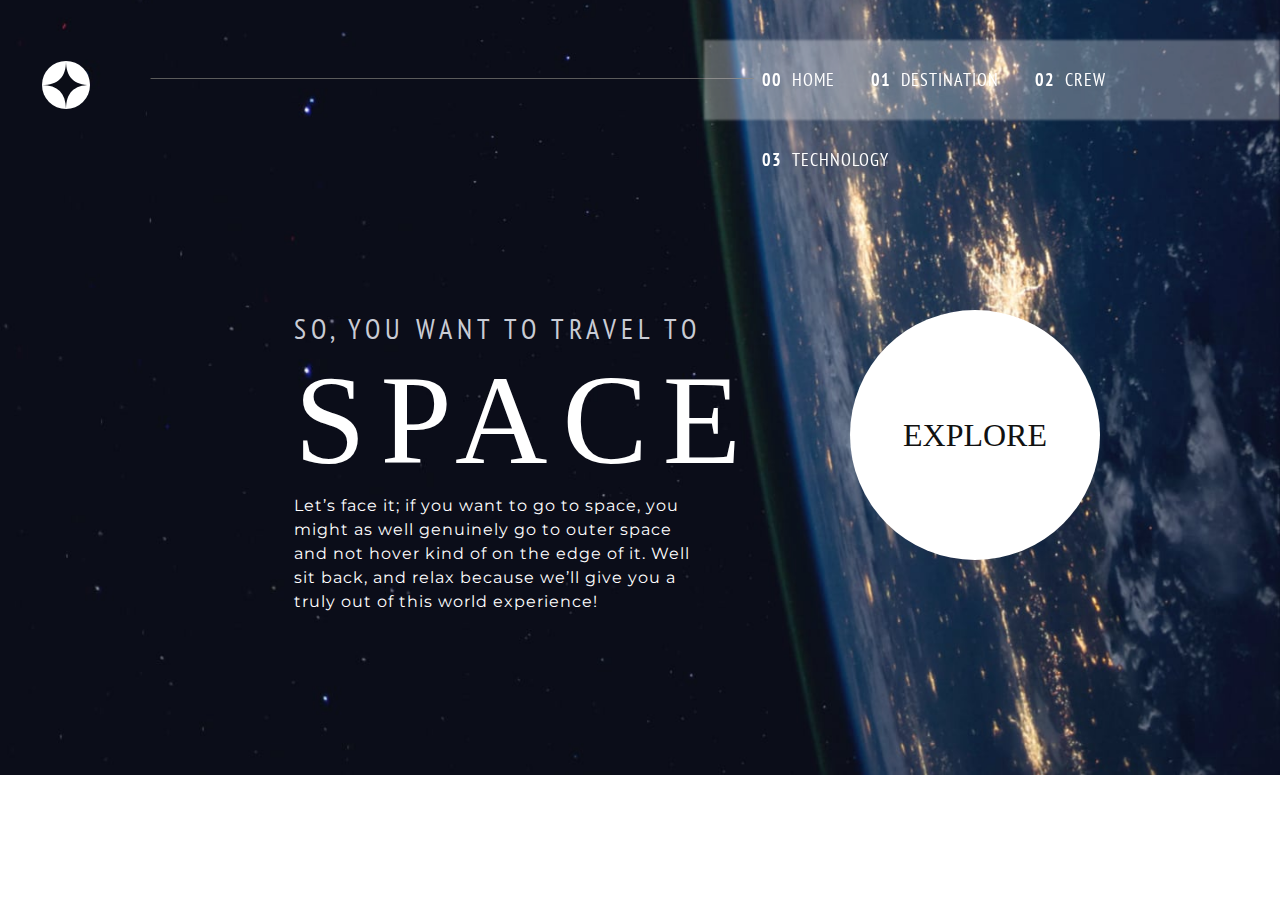
==== index.html @ 753c4df2 "First page" ====
<!DOCTYPE html>
<html lang="en" dir="ltr">
  <head>
    <meta charset="utf-8">
    <title>Space tourism</title>
    <link rel="stylesheet" href="css/styles.css">
    <link rel="preconnect" href="https://fonts.googleapis.com">
    <link rel="preconnect" href="https://fonts.gstatic.com" crossorigin>
    <link href="https://fonts.googleapis.com/css2?family=Montserrat&family=PT+Sans+Narrow&display=swap" rel="stylesheet">
  </head>
  <body>

    <div class="header">
      <div class="logo-container">
        <img class="logo" src="images/logo.svg" alt="logo">
      </div>
      <hr>
      <div class="navbar-background">
      </div>
      <nav class="navbar">
        <ul>
          <li class="menu-button"><a href="#"><span class="menu-textbold">00</span> HOME</a></li>
          <li class="menu-button"><a href="#"><span class="menu-textbold">01</span> DESTINATION</a></li>
          <li class="menu-button"><a href="#"><span class="menu-textbold">02</span> CREW</a></li>
          <li class="menu-button"><a href="#"><span class="menu-textbold">03</span> TECHNOLOGY</a></li>
        </ul>
      </nav>

    </div>

    <div class="mid-container">
      <div class="mid-text">
        <h2>SO, YOU WANT TO TRAVEL TO</h2>
        <h1>SPACE</h1>
        <p>Let’s face it; if you want to go to space, you might as well genuinely go to
        outer space and not hover kind of on the edge of it. Well sit back, and relax
        because we’ll give you a truly out of this world experience!</p>
      </div>
        <div class="explore">
          <button class="explore-button">EXPLORE</button>
        </div>
    </div>

  </body>
</html>
---- css/styles.css ----
body {
  background-image: url("background.jpg");
  background-position: center;
  background-repeat: no-repeat;
  background-size: cover;
  height: 100%;
  font-family: 'Montserrat', sans-serif;
  color: #FFFFFF;
  margin: 0;
}

h1 {
  font-family: 'EUR42', serif;
  font-size: 8rem;
  font-weight: normal;
  letter-spacing: 15px;
  margin: 0 auto;
}

h2 {
  color: #C9CCD5;
  font-family: 'PT Sans Narrow', sans-serif;
  font-size: 1.75rem;
  font-weight: lighter;
  letter-spacing: 5px;
  margin: 0 auto;
}

p {
  margin: 0 auto;
  line-height: 1.5;
  font-size: 1rem;
  letter-spacing: 1px;
}

ul {
  list-style: none;
  margin: 0;
}

li {
  float: left;
  margin: 0;
}

a {
  display: inline-block;
  padding: 8px;
  text-decoration: none;
  color: white;
  margin: 20px auto;
  text-align: left;
}

hr {
  border-top: 0px;
  width: 47%;
  top: 70px;
  left: 150px;
  display: flex;
  position: fixed;
  border-color: #5B5B5B;
}

.header{
  padding: 80px;
}

.logo-container{
  width: 7%;
  height: 10%;
  display: flex;
  position: fixed;
  top: 40px;
  left: 0;
  align-items: center;
  justify-content: flex-end;
}

.logo{
  left: 40;
  top: 10;
  position: fixed;
}

.navbar {
  display: inline-block;
  position: fixed;
  right: 0;
  top: 40px;
  width: 45%;
  height: 80px;
  margin: 0;
}

.navbar-background {
  display: inline-block;
  position: absolute;
  right: 0;
  top: 40px;
  width: 45%;
  height: 80px;
  margin: 0;
  background: #FFFFFF;
  opacity: 0.3;
  filter: blur(1px);
}

.menu-button {
  font-family: 'PT Sans Narrow', sans-serif;
  font-size: 1.1rem;
  letter-spacing: 1px;
  height: 80px;
  margin: 0 10px;
}

.menu-button:hover {
  border-bottom: solid 3px white;
}

.menu-textbold{
  font-weight: bold;
  margin-right: 5px;
}

.mid-container {
  margin: 0;
  padding-top: 150px;
  padding-bottom: 440px;
}

.mid-text {
  display: inline-block;
  width: 32%;
  position: absolute;
  text-align: left;
  right: 45%;
}

.explore {
  display: inline-block;
  width: auto;
  position: absolute;
  right: 180px;
}

.explore-button {
  background-color: #FFFFFF;
  border: none;
  color: #111111;
  text-align: center;
  font-family: 'EUR42', serif;
  font-weight: lighter;
  font-size: 2rem;
  height: 250px;
  width: 250px;
  border-radius: 50%;
}

.explore-button:hover {
  box-shadow: 0 0 0 50px rgba(255, 255, 255, 0.1);
  transition: 0.8s;
}
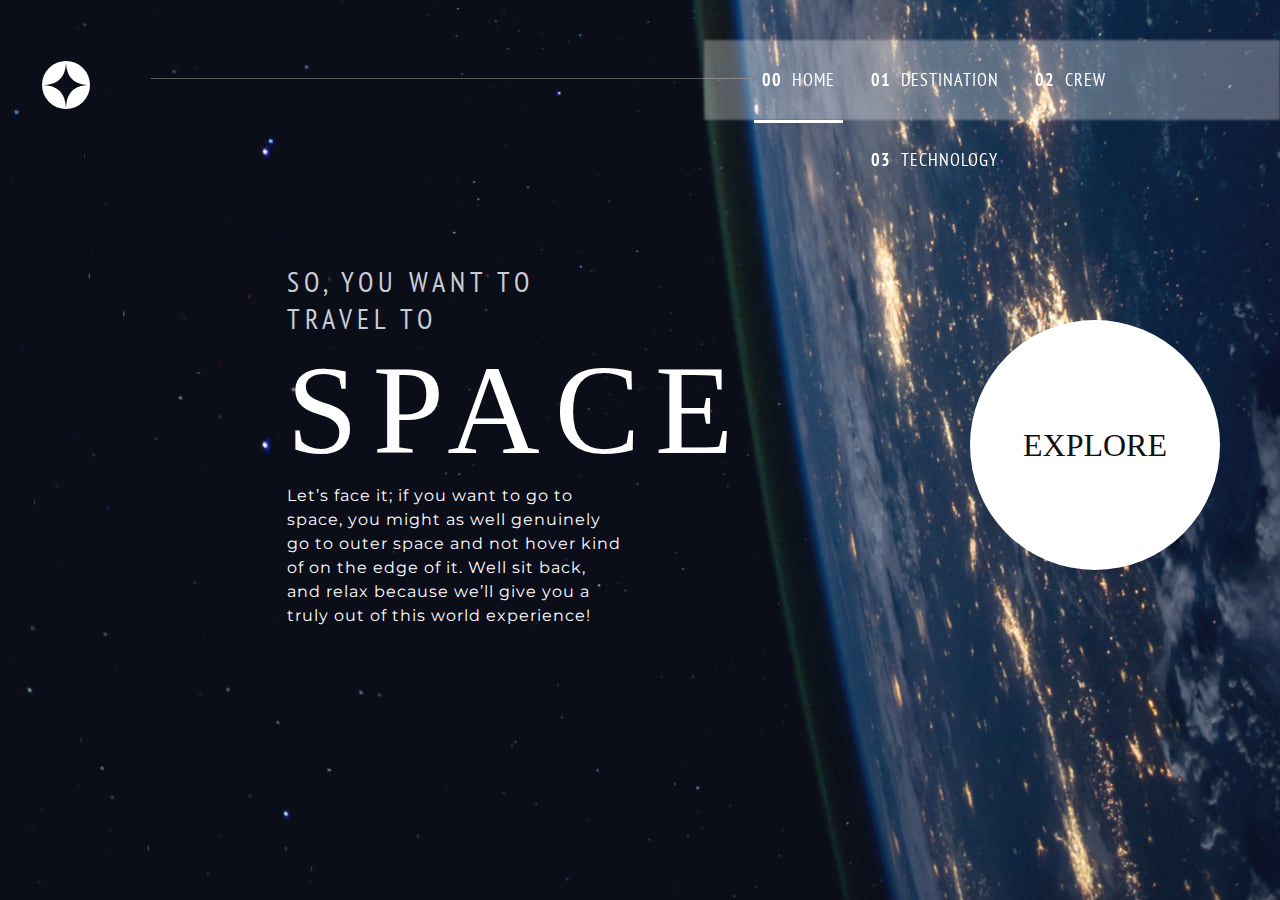
==== commit 51d2a12a: "Updated index" ====
--- a/index.html
+++ b/index.html
@@ -19,7 +19,7 @@
       </div>
       <nav class="navbar">
         <ul>
-          <li class="menu-button"><a href="#"><span class="menu-textbold">00</span> HOME</a></li>
+          <li class="menu-button button-active"><a href="#"><span class="menu-textbold">00</span> HOME</a></li>
           <li class="menu-button"><a href="#"><span class="menu-textbold">01</span> DESTINATION</a></li>
           <li class="menu-button"><a href="#"><span class="menu-textbold">02</span> CREW</a></li>
           <li class="menu-button"><a href="#"><span class="menu-textbold">03</span> TECHNOLOGY</a></li>
@@ -28,7 +28,8 @@
 
     </div>
 
-    <div class="mid-container">
+    <main class="mid-container">
+
       <div class="mid-text">
         <h2>SO, YOU WANT TO TRAVEL TO</h2>
         <h1>SPACE</h1>
@@ -39,7 +40,7 @@
         <div class="explore">
           <button class="explore-button">EXPLORE</button>
         </div>
-    </div>
 
+    </main>
   </body>
 </html>
--- a/css/styles.css
+++ b/css/styles.css
@@ -3,7 +3,7 @@
   background-position: center;
   background-repeat: no-repeat;
   background-size: cover;
-  height: 100%;
+  min-height: 100vh;
   font-family: 'Montserrat', sans-serif;
   color: #FFFFFF;
   margin: 0;
@@ -63,7 +63,8 @@
 }
 
 .header{
-  padding: 80px;
+  padding: 5rem;
+  /*border: 3px solid green;*/
 }
 
 .logo-container{
@@ -87,19 +88,19 @@
   display: inline-block;
   position: fixed;
   right: 0;
-  top: 40px;
+  top: 2.5rem;
   width: 45%;
-  height: 80px;
+  height: 5rem;
   margin: 0;
 }
 
 .navbar-background {
   display: inline-block;
-  position: absolute;
+  position: fixed;
   right: 0;
-  top: 40px;
+  top: 2.5rem;
   width: 45%;
-  height: 80px;
+  height: 5rem;
   margin: 0;
   background: #FFFFFF;
   opacity: 0.3;
@@ -115,6 +116,10 @@
 }
 
 .menu-button:hover {
+  border-bottom: solid 3px #C9CCD5;
+}
+
+.button-active {
   border-bottom: solid 3px white;
 }
 
@@ -124,24 +129,26 @@
 }
 
 .mid-container {
+  display: grid;
+  place-items: center;
+  grid-template-columns: auto auto auto;
+  grid-template-rows: 150px 150px 150px;
+  gap: 60px;
+  /*border: 3px solid red;*/
   margin: 0;
-  padding-top: 150px;
-  padding-bottom: 440px;
 }
 
 .mid-text {
-  display: inline-block;
-  width: 32%;
-  position: absolute;
+  width: 37%;
+  grid-column: 1;
+  grid-row: 2;
   text-align: left;
-  right: 45%;
 }
 
 .explore {
-  display: inline-block;
   width: auto;
-  position: absolute;
-  right: 180px;
+  grid-column: 2;
+  grid-row: 2;
 }
 
 .explore-button {
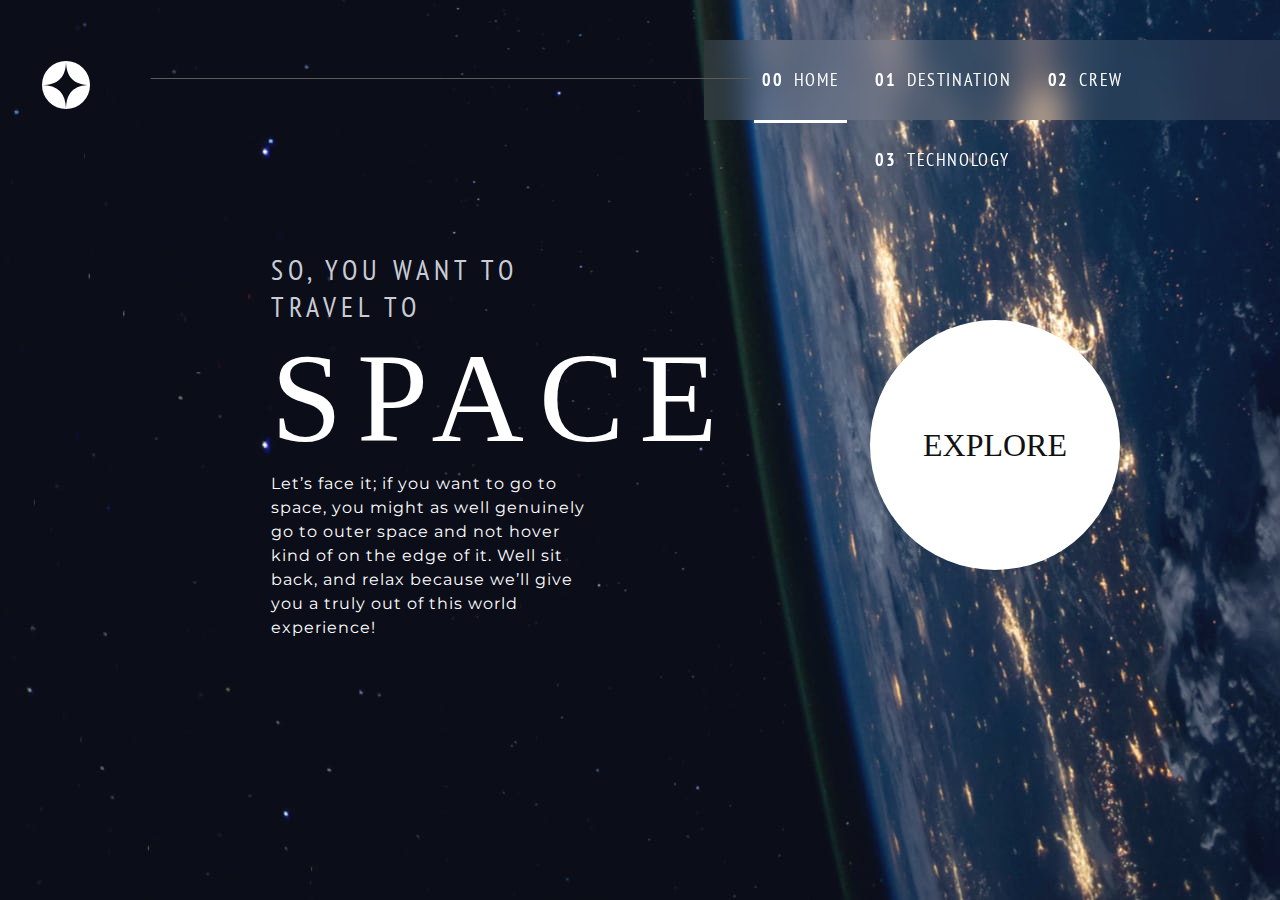
==== commit 7b95013b: "Add files via upload" ====
--- a/index.html
+++ b/index.html
@@ -14,9 +14,9 @@
       <div class="logo-container">
         <img class="logo" src="images/logo.svg" alt="logo">
       </div>
-      <hr>
       <div class="navbar-background">
       </div>
+      <hr />
       <nav class="navbar">
         <ul>
           <li class="menu-button button-active"><a href="#"><span class="menu-textbold">00</span> HOME</a></li>
--- a/css/styles.css
+++ b/css/styles.css
@@ -102,15 +102,14 @@
   width: 45%;
   height: 5rem;
   margin: 0;
-  background: #FFFFFF;
-  opacity: 0.3;
-  filter: blur(1px);
+  background: hsl(0 0% 100% / 0.1); /* HSL stands for hue, saturation, and lightness. Po slashu jest opacity */
+  backdrop-filter: blur(1rem);
 }
 
 .menu-button {
   font-family: 'PT Sans Narrow', sans-serif;
   font-size: 1.1rem;
-  letter-spacing: 1px;
+  letter-spacing: 0.1rem;
   height: 80px;
   margin: 0 10px;
 }
@@ -131,7 +130,7 @@
 .mid-container {
   display: grid;
   place-items: center;
-  grid-template-columns: auto auto auto;
+  grid-template-columns: auto 150px 150px;
   grid-template-rows: 150px 150px 150px;
   gap: 60px;
   /*border: 3px solid red;*/
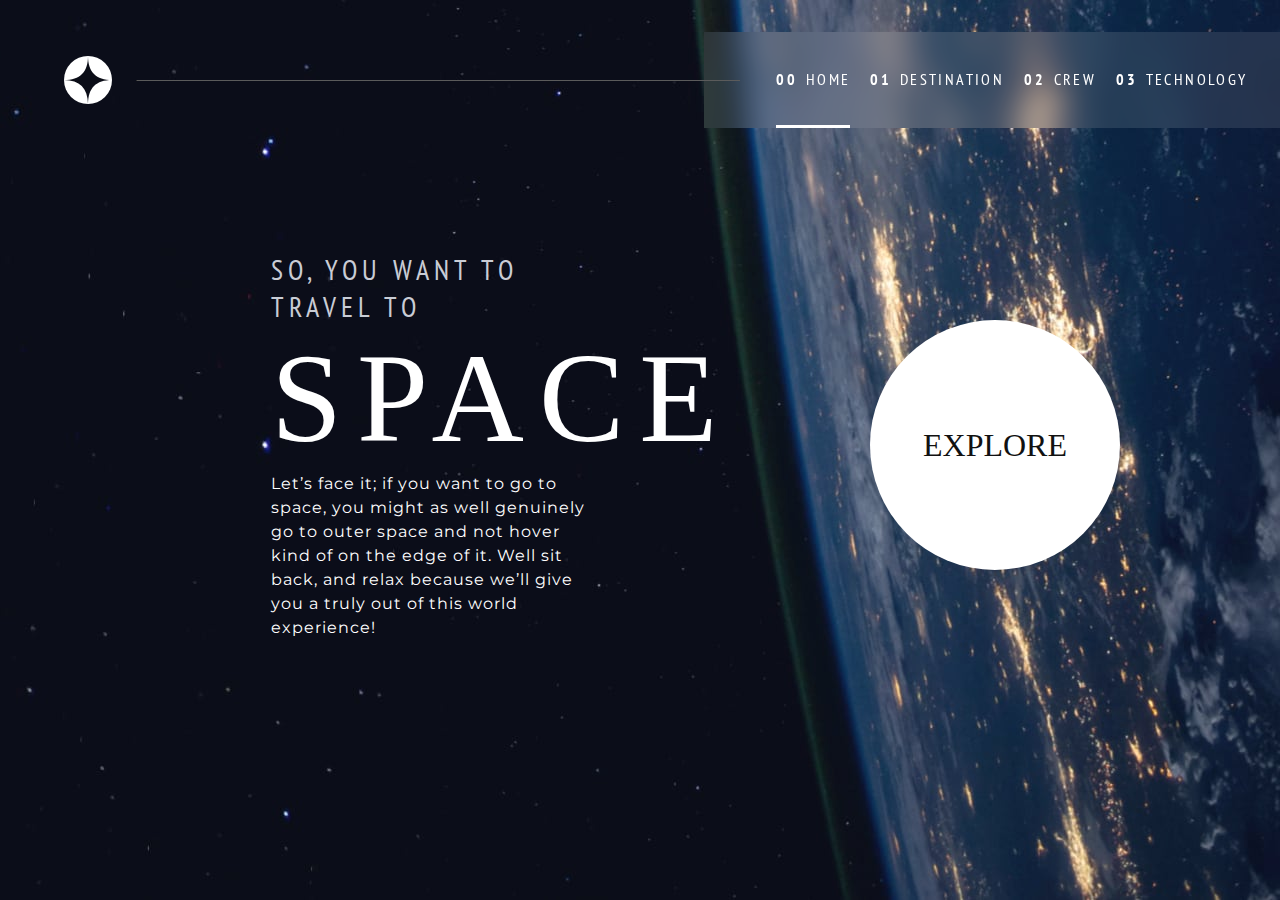
==== commit 347f24bd: "Added second page, and the JavaScript functions" ====
--- a/index.html
+++ b/index.html
@@ -19,8 +19,8 @@
       <hr />
       <nav class="navbar">
         <ul>
-          <li class="menu-button button-active"><a href="#"><span class="menu-textbold">00</span> HOME</a></li>
-          <li class="menu-button"><a href="#"><span class="menu-textbold">01</span> DESTINATION</a></li>
+          <li class="menu-button button-active"><a href="index.html"><span class="menu-textbold">00</span> HOME</a></li>
+          <li class="menu-button"><a href="destination-moon.html"><span class="menu-textbold">01</span> DESTINATION</a></li>
           <li class="menu-button"><a href="#"><span class="menu-textbold">02</span> CREW</a></li>
           <li class="menu-button"><a href="#"><span class="menu-textbold">03</span> TECHNOLOGY</a></li>
         </ul>
--- a/css/styles.css
+++ b/css/styles.css
@@ -45,18 +45,16 @@
 
 a {
   display: inline-block;
-  padding: 8px;
   text-decoration: none;
   color: white;
-  margin: 20px auto;
-  text-align: left;
+  margin: 2.3rem 0;
 }
 
 hr {
   border-top: 0px;
   width: 47%;
-  top: 70px;
-  left: 150px;
+  top: 4.5rem;
+  left: 8.5rem;
   display: flex;
   position: fixed;
   border-color: #5B5B5B;
@@ -72,35 +70,37 @@
   height: 10%;
   display: flex;
   position: fixed;
-  top: 40px;
+  top: 2.5rem;
   left: 0;
   align-items: center;
   justify-content: flex-end;
 }
 
 .logo{
-  left: 40;
-  top: 10;
+  left: 4rem;
+  top: 3.5rem;
   position: fixed;
 }
 
 .navbar {
-  display: inline-block;
+  display: flex;
   position: fixed;
   right: 0;
-  top: 2.5rem;
+  top: 2rem;
   width: 45%;
-  height: 5rem;
+  height: 6rem;
   margin: 0;
+  align-items: center;
+  justify-content: center;
 }
 
 .navbar-background {
-  display: inline-block;
+  display: flex;
   position: fixed;
   right: 0;
-  top: 2.5rem;
+  top: 2rem;
   width: 45%;
-  height: 5rem;
+  height: 6rem;
   margin: 0;
   background: hsl(0 0% 100% / 0.1); /* HSL stands for hue, saturation, and lightness. Po slashu jest opacity */
   backdrop-filter: blur(1rem);
@@ -108,14 +108,15 @@
 
 .menu-button {
   font-family: 'PT Sans Narrow', sans-serif;
-  font-size: 1.1rem;
-  letter-spacing: 0.1rem;
-  height: 80px;
-  margin: 0 10px;
+  font-size: 1rem;
+  letter-spacing: 0.15rem;
+  height: 5.8rem;
+  margin: 0 0.625rem;
 }
 
 .menu-button:hover {
-  border-bottom: solid 3px #C9CCD5;
+  border-bottom: solid 3px hsl(0 0% 100% / 0.8);
+  opacity: 30;
 }
 
 .button-active {
@@ -124,7 +125,7 @@
 
 .menu-textbold{
   font-weight: bold;
-  margin-right: 5px;
+  margin-right: 0.2rem;
 }
 
 .mid-container {
